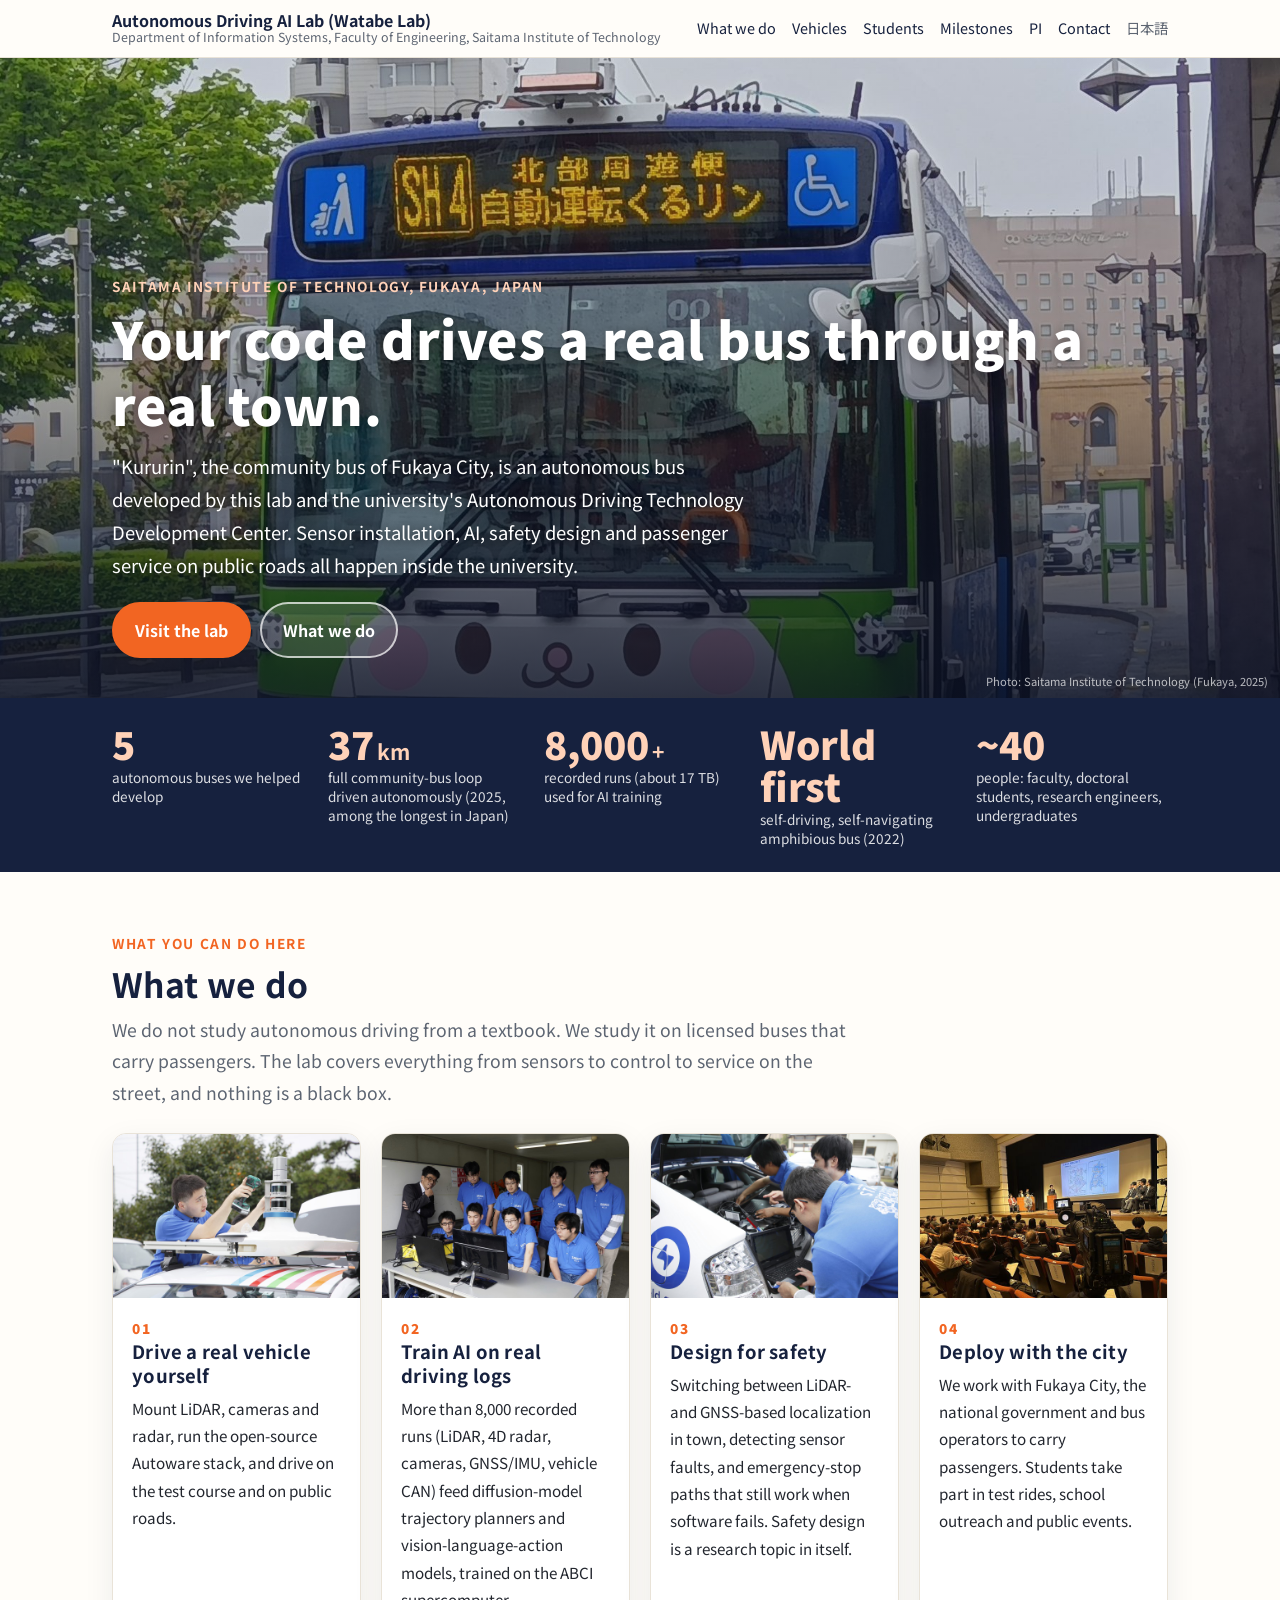
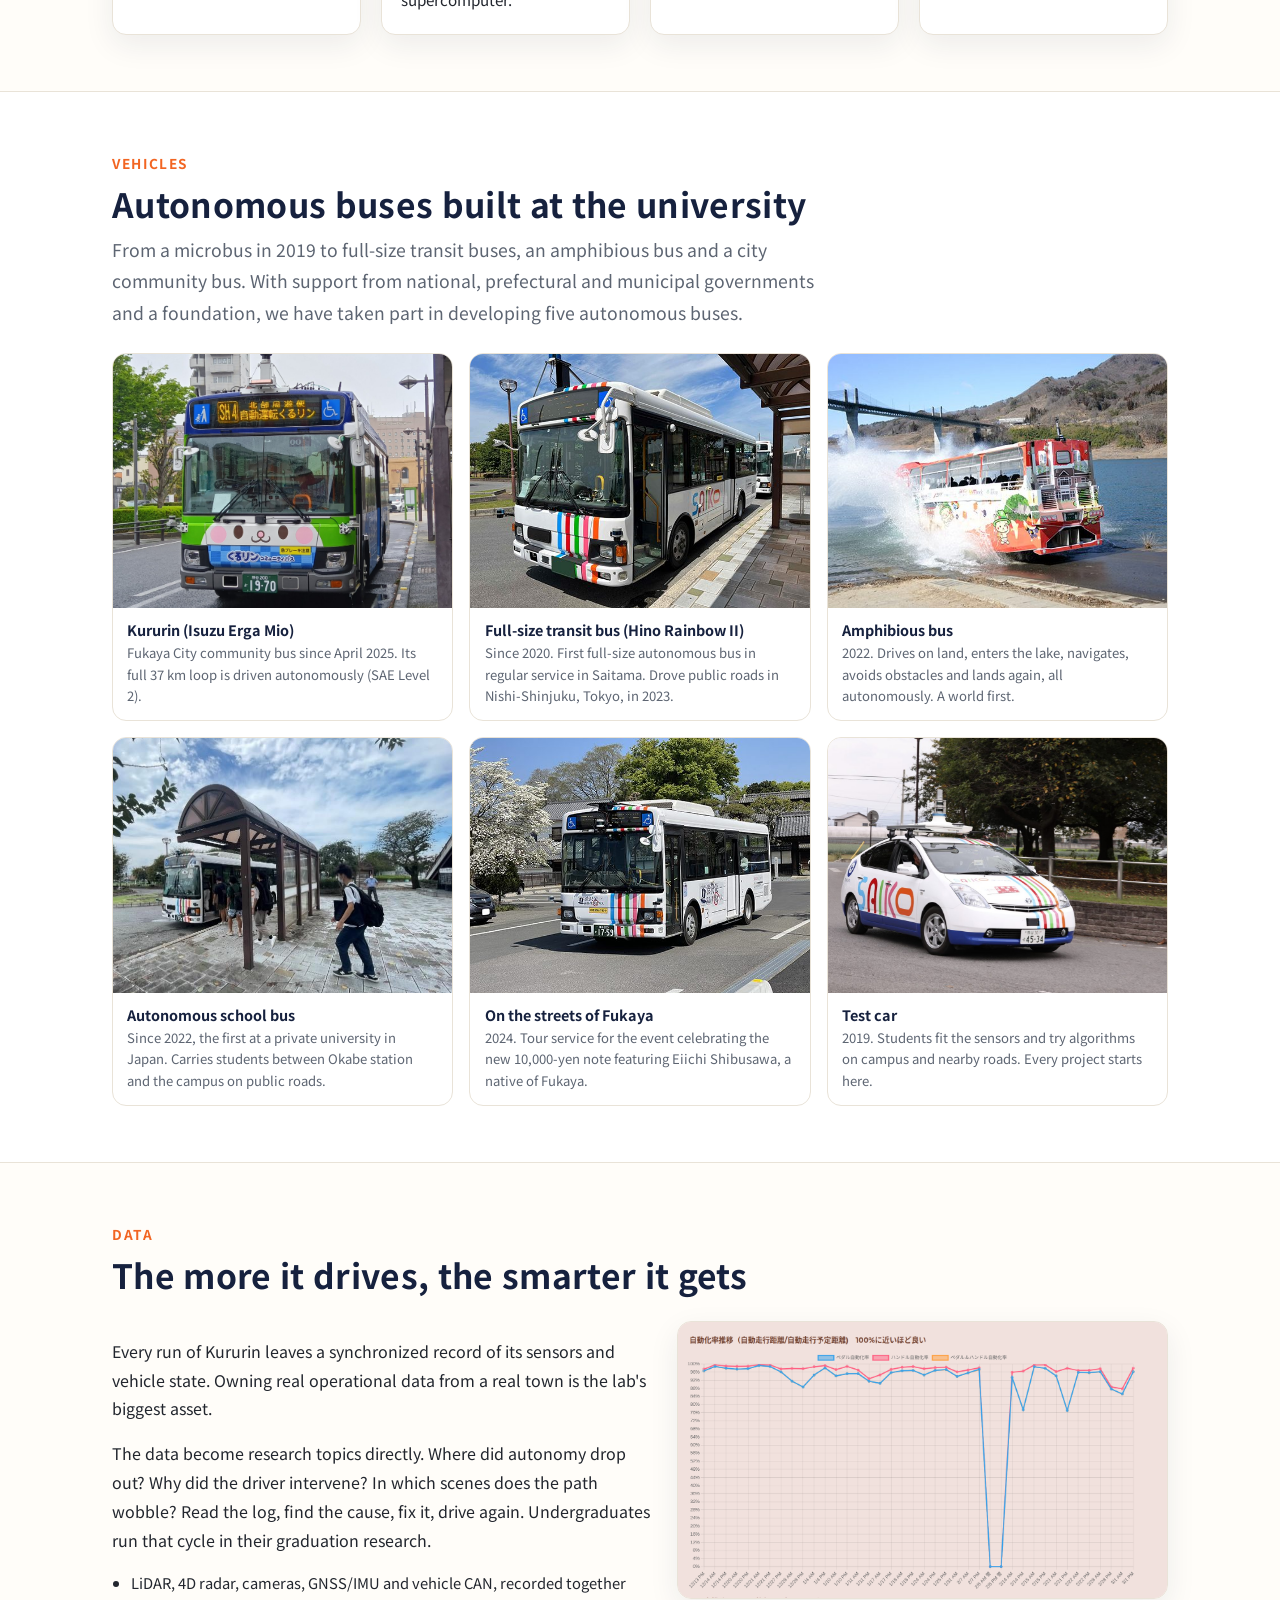
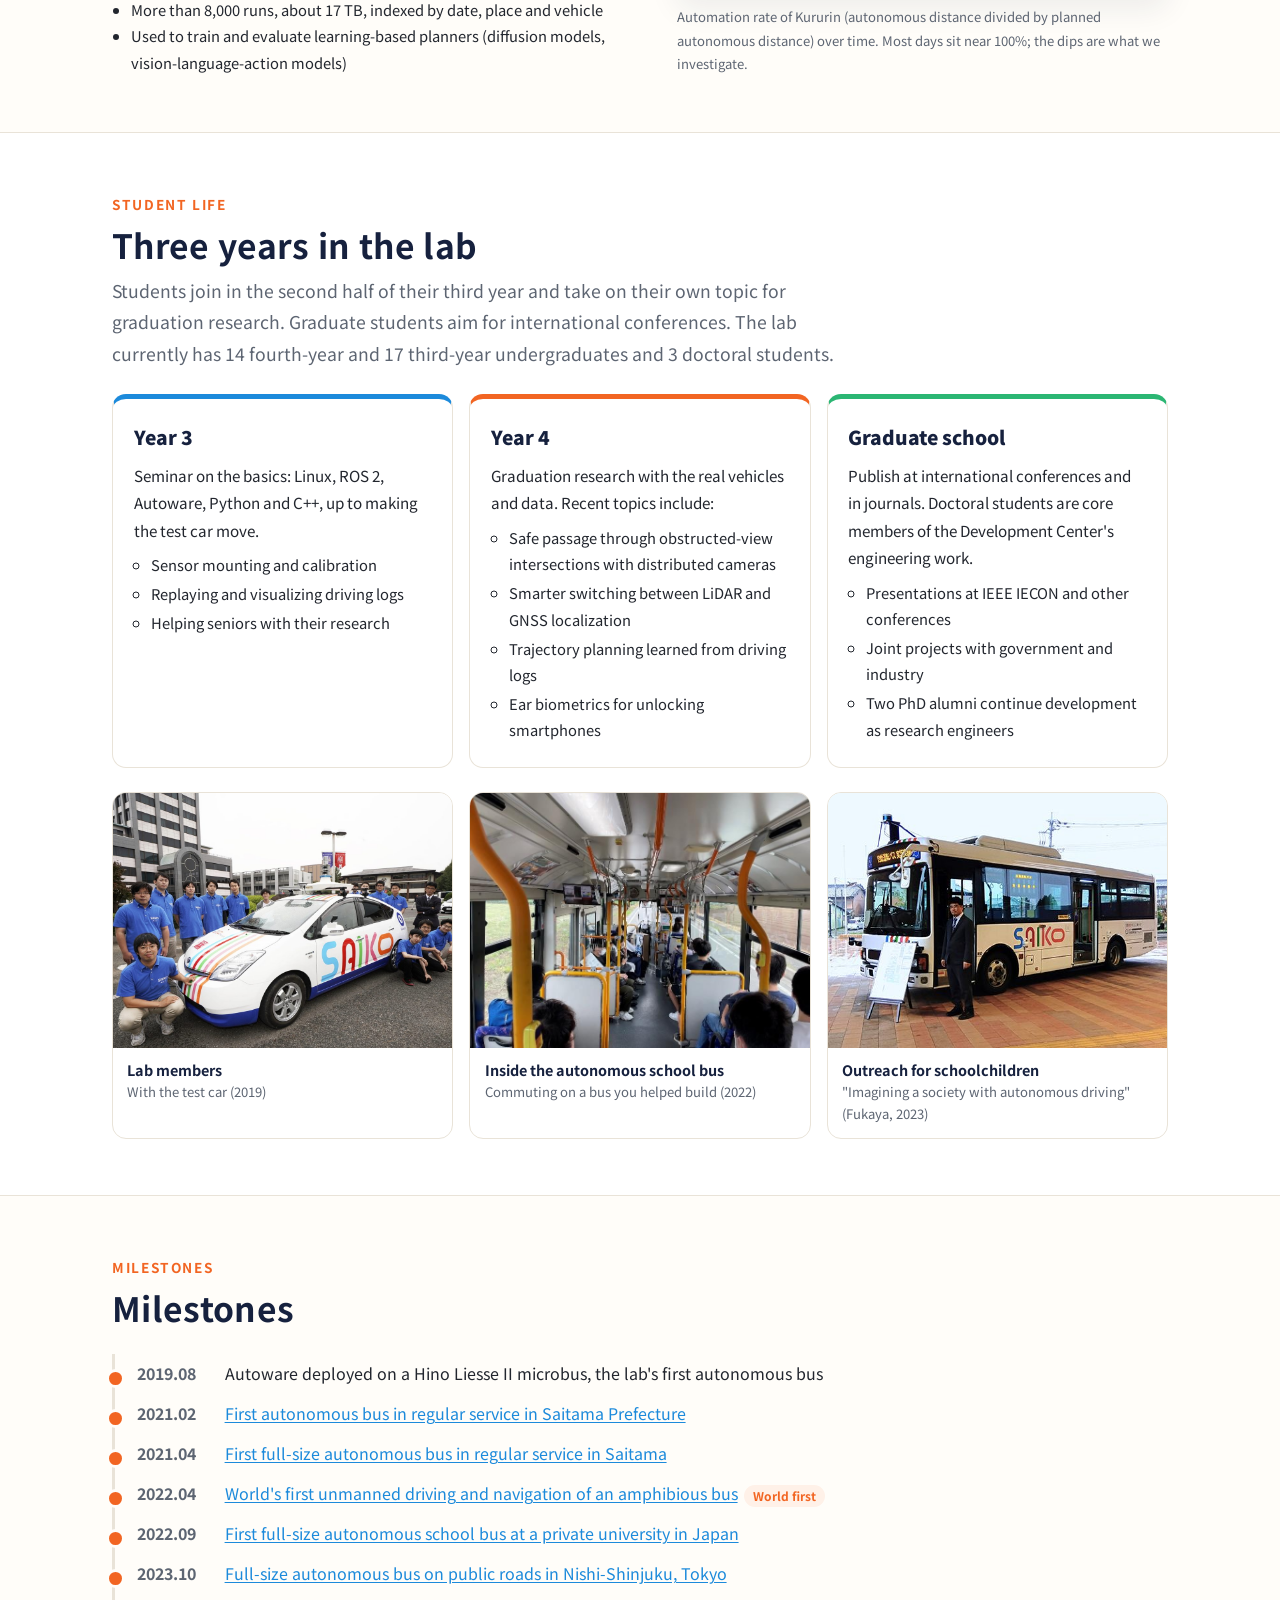
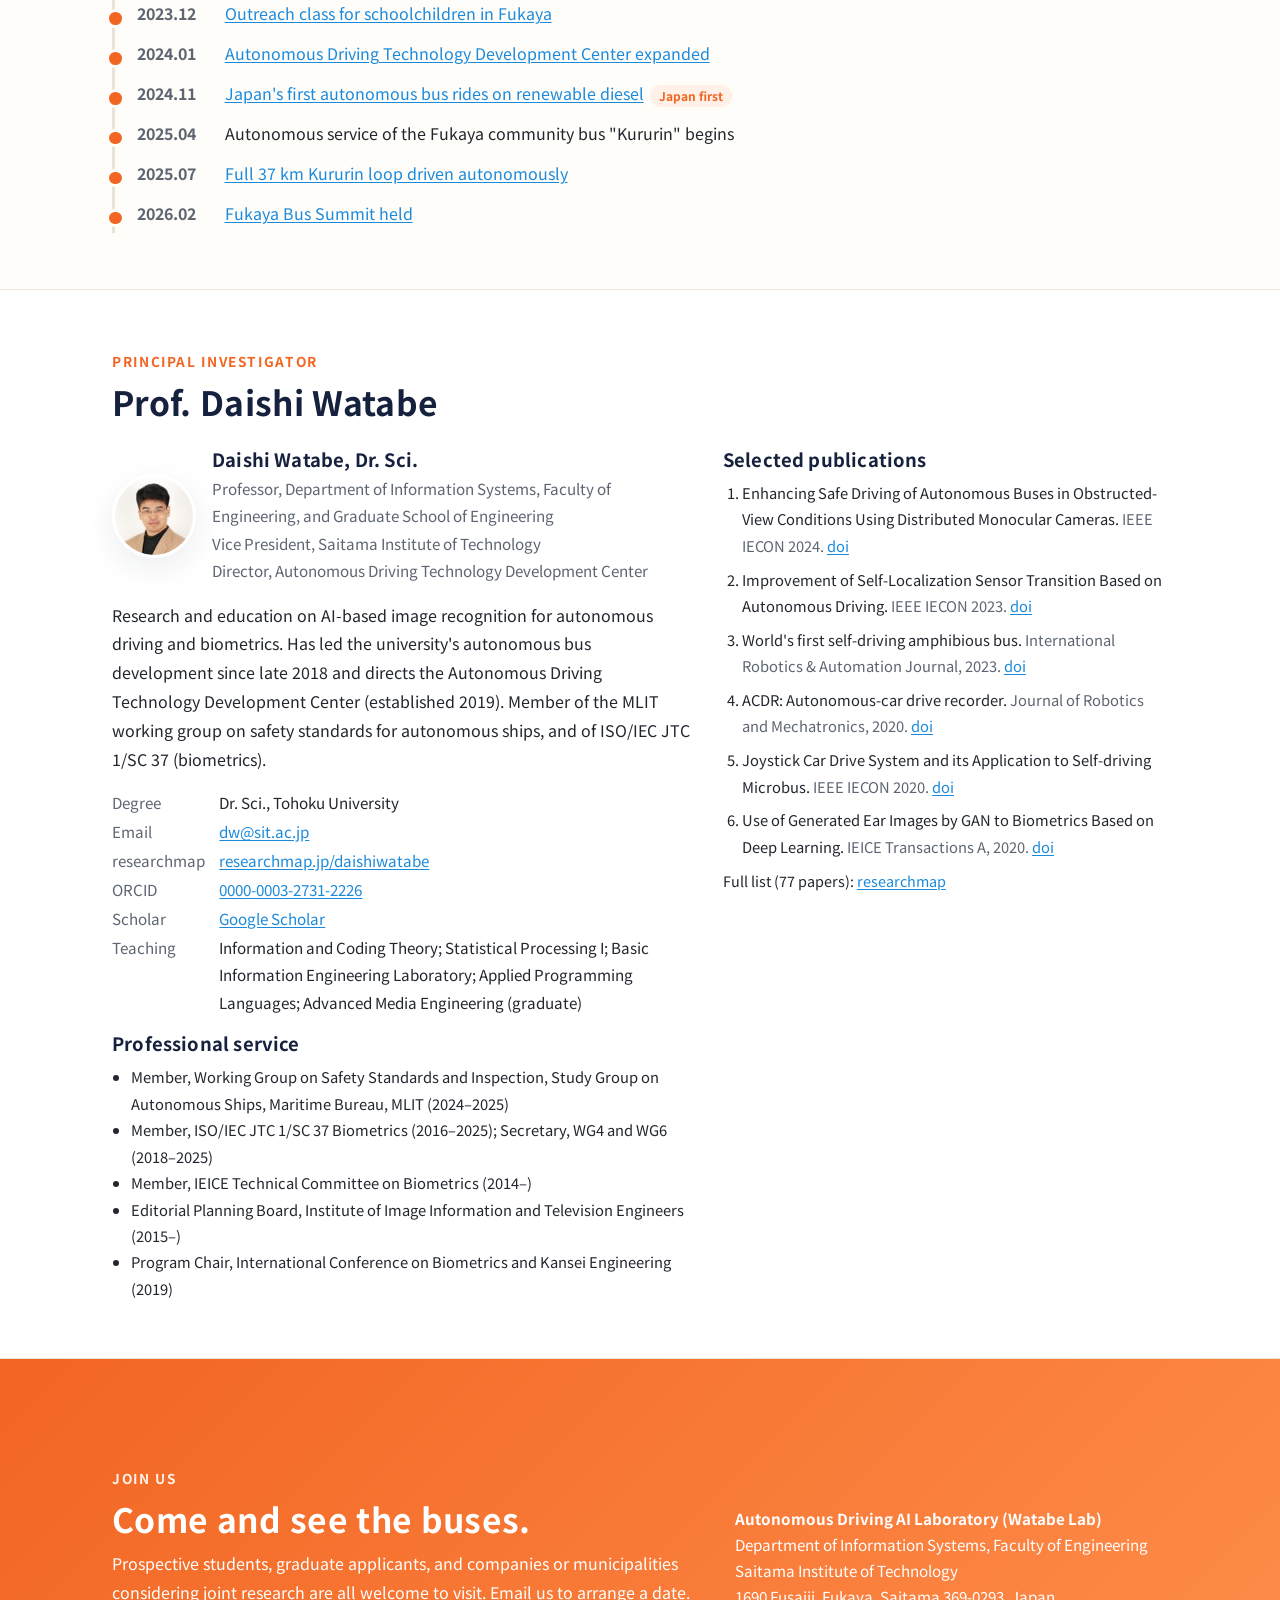
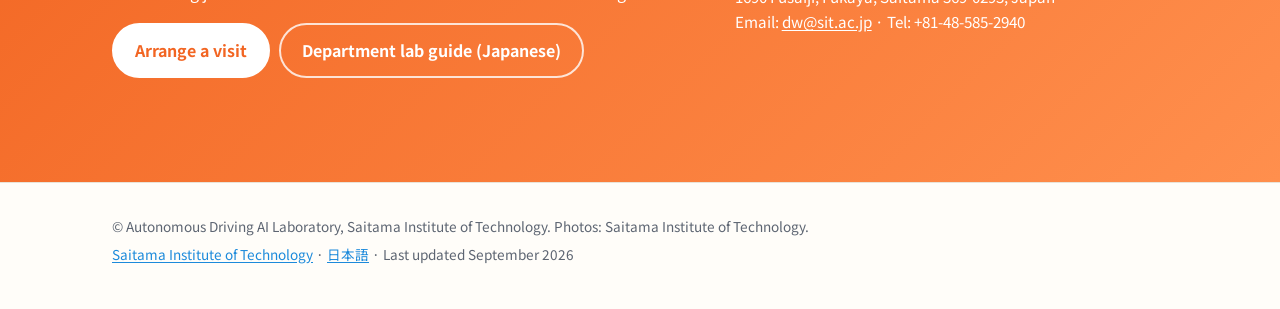
==== en.html @ 87b2ddeb "研究室サイトを学生募集向けに全面改訂(写真入り、日本語を index に、英語は en.html) - ヒーロー: くるリン(2025)。「自分の書いたコードで、本物のバスが街を走る。」 - 数字: " ====
<!doctype html>
<html lang="en">
<head>
<meta charset="utf-8">
<meta name="viewport" content="width=device-width, initial-scale=1">
<title>Autonomous Driving AI Laboratory (Watabe Lab) | Saitama Institute of Technology</title>
<meta name="description" content="Autonomous Driving AI Laboratory led by Prof. Daishi Watabe, Department of Information Systems, Saitama Institute of Technology. We build autonomous buses that carry passengers on public roads, and use their driving logs for learning-based planning research.">
<meta property="og:title" content="Autonomous Driving AI Laboratory (Watabe Lab) | Saitama Institute of Technology">
<meta property="og:description" content="Your code drives a real bus through a real town. Autonomous buses built inside a university.">
<meta property="og:image" content="https://watabe-lab.sit.ac.jp/img/kururin_2025.jpg">
<meta property="og:type" content="website">
<link rel="preconnect" href="https://fonts.googleapis.com">
<link rel="preconnect" href="https://fonts.gstatic.com" crossorigin>
<link href="https://fonts.googleapis.com/css2?family=Noto+Sans+JP:wght@400;700;900&display=swap" rel="stylesheet">
<link rel="stylesheet" href="style.css">
<link rel="alternate" hreflang="ja" href="index.html">
<link rel="alternate" hreflang="en" href="en.html">
</head>
<body>

<header class="site">
  <div class="wrap">
    <a class="brand" href="#top">Autonomous Driving AI Lab (Watabe Lab)<small>Department of Information Systems, Faculty of Engineering, Saitama Institute of Technology</small></a>
    <nav aria-label="Sections">
      <a href="#what">What we do</a>
      <a href="#vehicles">Vehicles</a>
      <a href="#life">Students</a>
      <a href="#history">Milestones</a>
      <a href="#pi">PI</a>
      <a href="#join">Contact</a>
      <a class="lang" href="index.html" hreflang="ja" lang="ja">日本語</a>
    </nav>
  </div>
</header>

<main id="top">

<div class="hero" style="background-image: url('img/kururin_2025.jpg');">
  <div class="wrap">
    <span class="eyebrow">Saitama Institute of Technology, Fukaya, Japan</span>
    <h1>Your code drives a real bus through a real town.</h1>
    <p>"Kururin", the community bus of Fukaya City, is an autonomous bus developed by this lab and the university's Autonomous Driving Technology Development Center. Sensor installation, AI, safety design and passenger service on public roads all happen inside the university.</p>
    <div class="btns">
      <a class="btn" href="#join">Visit the lab</a>
      <a class="btn ghost" href="#what">What we do</a>
    </div>
  </div>
  <p class="credit">Photo: Saitama Institute of Technology (Fukaya, 2025)</p>
</div>

<div class="stats" aria-label="Key numbers">
  <div class="wrap">
    <div><div class="n">5</div><div class="l">autonomous buses we helped develop</div></div>
    <div><div class="n">37<small>km</small></div><div class="l">full community-bus loop driven autonomously (2025, among the longest in Japan)</div></div>
    <div><div class="n">8,000<small>+</small></div><div class="l">recorded runs (about 17 TB) used for AI training</div></div>
    <div><div class="n">World first</div><div class="l">self-driving, self-navigating amphibious bus (2022)</div></div>
    <div><div class="n">~40</div><div class="l">people: faculty, doctoral students, research engineers, undergraduates</div></div>
  </div>
</div>

<section id="what">
  <div class="wrap">
    <span class="eyebrow">What you can do here</span>
    <h2>What we do</h2>
    <p class="lead">We do not study autonomous driving from a textbook. We study it on licensed buses that carry passengers. The lab covers everything from sensors to control to service on the street, and nothing is a black box.</p>
    <ul class="cards four">
      <li class="card">
        <img src="img/students_lidar_2019.jpg" alt="A student mounting a LiDAR on the roof of the test car" loading="lazy">
        <div class="body"><div class="num">01</div><h3>Drive a real vehicle yourself</h3><p>Mount LiDAR, cameras and radar, run the open-source Autoware stack, and drive on the test course and on public roads.</p></div>
      </li>
      <li class="card">
        <img src="img/students_monitor_2019.jpg" alt="Students looking at driving data on a monitor" loading="lazy">
        <div class="body"><div class="num">02</div><h3>Train AI on real driving logs</h3><p>More than 8,000 recorded runs (LiDAR, 4D radar, cameras, GNSS/IMU, vehicle CAN) feed diffusion-model trajectory planners and vision-language-action models, trained on the ABCI supercomputer.</p></div>
      </li>
      <li class="card">
        <img src="img/students_laptop_2019.jpg" alt="Students tuning the test car with a laptop" loading="lazy">
        <div class="body"><div class="num">03</div><h3>Design for safety</h3><p>Switching between LiDAR- and GNSS-based localization in town, detecting sensor faults, and emergency-stop paths that still work when software fails. Safety design is a research topic in itself.</p></div>
      </li>
      <li class="card">
        <img src="img/bus_summit_2026.jpg" alt="Fukaya Bus Summit venue" loading="lazy">
        <div class="body"><div class="num">04</div><h3>Deploy with the city</h3><p>We work with Fukaya City, the national government and bus operators to carry passengers. Students take part in test rides, school outreach and public events.</p></div>
      </li>
    </ul>
  </div>
</section>

<section id="vehicles" class="alt">
  <div class="wrap">
    <span class="eyebrow">Vehicles</span>
    <h2>Autonomous buses built at the university</h2>
    <p class="lead">From a microbus in 2019 to full-size transit buses, an amphibious bus and a city community bus. With support from national, prefectural and municipal governments and a foundation, we have taken part in developing five autonomous buses.</p>
    <ul class="gallery">
      <li><figure><img src="img/kururin_2025.jpg" alt="Kururin community bus" loading="lazy"><figcaption><strong>Kururin (Isuzu Erga Mio)</strong><span>Fukaya City community bus since April 2025. Its full 37 km loop is driven autonomously (SAE Level 2).</span></figcaption></figure></li>
      <li><figure><img src="img/rainbow_shinjuku_2023.jpg" alt="Full-size autonomous bus in Nishi-Shinjuku, Tokyo" loading="lazy"><figcaption><strong>Full-size transit bus (Hino Rainbow II)</strong><span>Since 2020. First full-size autonomous bus in regular service in Saitama. Drove public roads in Nishi-Shinjuku, Tokyo, in 2023.</span></figcaption></figure></li>
      <li><figure><img src="img/amphibious_yanba_2022.jpg" alt="Amphibious bus entering Lake Yamba-Agatsuma" loading="lazy"><figcaption><strong>Amphibious bus</strong><span>2022. Drives on land, enters the lake, navigates, avoids obstacles and lands again, all autonomously. A world first.</span></figcaption></figure></li>
      <li><figure><img src="img/schoolbus_stop_2022.jpg" alt="Students boarding the autonomous school bus" loading="lazy"><figcaption><strong>Autonomous school bus</strong><span>Since 2022, the first at a private university in Japan. Carries students between Okabe station and the campus on public roads.</span></figcaption></figure></li>
      <li><figure><img src="img/rainbow_sakura_2024.jpg" alt="Autonomous bus under cherry blossoms" loading="lazy"><figcaption><strong>On the streets of Fukaya</strong><span>2024. Tour service for the event celebrating the new 10,000-yen note featuring Eiichi Shibusawa, a native of Fukaya.</span></figcaption></figure></li>
      <li><figure><img src="img/testcar_2019.jpg" alt="Test car in SAIKO colours" loading="lazy"><figcaption><strong>Test car</strong><span>2019. Students fit the sensors and try algorithms on campus and nearby roads. Every project starts here.</span></figcaption></figure></li>
    </ul>
  </div>
</section>

<section id="data">
  <div class="wrap">
    <span class="eyebrow">Data</span>
    <h2>The more it drives, the smarter it gets</h2>
    <div class="feature">
      <div>
        <p>Every run of Kururin leaves a synchronized record of its sensors and vehicle state. Owning real operational data from a real town is the lab's biggest asset.</p>
        <p>The data become research topics directly. Where did autonomy drop out? Why did the driver intervene? In which scenes does the path wobble? Read the log, find the cause, fix it, drive again. Undergraduates run that cycle in their graduation research.</p>
        <ul class="plain">
          <li>LiDAR, 4D radar, cameras, GNSS/IMU and vehicle CAN, recorded together</li>
          <li>More than 8,000 runs, about 17 TB, indexed by date, place and vehicle</li>
          <li>Used to train and evaluate learning-based planners (diffusion models, vision-language-action models)</li>
        </ul>
      </div>
      <div>
        <img src="img/automation_rate.png" alt="Automation rate of Kururin over time, close to 100% on most days" loading="lazy">
        <p class="caption">Automation rate of Kururin (autonomous distance divided by planned autonomous distance) over time. Most days sit near 100%; the dips are what we investigate.</p>
      </div>
    </div>
  </div>
</section>

<section id="life" class="alt">
  <div class="wrap">
    <span class="eyebrow">Student life</span>
    <h2>Three years in the lab</h2>
    <p class="lead">Students join in the second half of their third year and take on their own topic for graduation research. Graduate students aim for international conferences. The lab currently has 14 fourth-year and 17 third-year undergraduates and 3 doctoral students.</p>
    <ol class="path">
      <li><div class="year">Year 3</div><p>Seminar on the basics: Linux, ROS 2, Autoware, Python and C++, up to making the test car move.</p><ul><li>Sensor mounting and calibration</li><li>Replaying and visualizing driving logs</li><li>Helping seniors with their research</li></ul></li>
      <li><div class="year">Year 4</div><p>Graduation research with the real vehicles and data. Recent topics include:</p><ul><li>Safe passage through obstructed-view intersections with distributed cameras</li><li>Smarter switching between LiDAR and GNSS localization</li><li>Trajectory planning learned from driving logs</li><li>Ear biometrics for unlocking smartphones</li></ul></li>
      <li><div class="year">Graduate school</div><p>Publish at international conferences and in journals. Doctoral students are core members of the Development Center's engineering work.</p><ul><li>Presentations at IEEE IECON and other conferences</li><li>Joint projects with government and industry</li><li>Two PhD alumni continue development as research engineers</li></ul></li>
    </ol>
    <ul class="gallery" style="margin-top:1.5rem">
      <li><figure><img src="img/students_group_2019.jpg" alt="Lab members around the test car" loading="lazy"><figcaption><strong>Lab members</strong><span>With the test car (2019)</span></figcaption></figure></li>
      <li><figure><img src="img/schoolbus_inside_2022.jpg" alt="Inside the autonomous school bus" loading="lazy"><figcaption><strong>Inside the autonomous school bus</strong><span>Commuting on a bus you helped build (2022)</span></figcaption></figure></li>
      <li><figure><img src="img/special_class_2023.jpg" alt="Outreach class in front of the autonomous bus" loading="lazy"><figcaption><strong>Outreach for schoolchildren</strong><span>"Imagining a society with autonomous driving" (Fukaya, 2023)</span></figcaption></figure></li>
    </ul>
  </div>
</section>

<section id="history">
  <div class="wrap">
    <span class="eyebrow">Milestones</span>
    <h2>Milestones</h2>
    <ul class="timeline">
      <li><time>2019.08</time> Autoware deployed on a Hino Liesse II microbus, the lab's first autonomous bus</li>
      <li><time>2021.02</time> <a href="https://www.sit.ac.jp/news/210212_1/index.html">First autonomous bus in regular service in Saitama Prefecture</a></li>
      <li><time>2021.04</time> <a href="https://www.sit.ac.jp/news/210430_1/index.html">First full-size autonomous bus in regular service in Saitama</a></li>
      <li><time>2022.04</time> <a href="https://www.sit.ac.jp/news/220429_1/index.html">World's first unmanned driving and navigation of an amphibious bus</a><span class="tag">World first</span></li>
      <li><time>2022.09</time> <a href="https://www.sit.ac.jp/news/220922_1/index.html">First full-size autonomous school bus at a private university in Japan</a></li>
      <li><time>2023.10</time> <a href="https://www.sit.ac.jp/news/230925_1/index.html">Full-size autonomous bus on public roads in Nishi-Shinjuku, Tokyo</a></li>
      <li><time>2023.12</time> <a href="https://www.sit.ac.jp/news/231220_1/index.html">Outreach class for schoolchildren in Fukaya</a></li>
      <li><time>2024.01</time> <a href="https://www.sit.ac.jp/news/240130_1/index.html">Autonomous Driving Technology Development Center expanded</a></li>
      <li><time>2024.11</time> <a href="https://www.sit.ac.jp/news/241111_1/index.html">Japan's first autonomous bus rides on renewable diesel</a><span class="tag">Japan first</span></li>
      <li><time>2025.04</time> Autonomous service of the Fukaya community bus "Kururin" begins</li>
      <li><time>2025.07</time> <a href="https://www.sit.ac.jp/news/250702_komyunitibasukururin/index.html">Full 37 km Kururin loop driven autonomously</a></li>
      <li><time>2026.02</time> <a href="https://www.sit.ac.jp/news/260226_bus/index.html">Fukaya Bus Summit held</a></li>
    </ul>
  </div>
</section>

<section id="pi" class="alt">
  <div class="wrap">
    <span class="eyebrow">Principal Investigator</span>
    <h2>Prof. Daishi Watabe</h2>
    <div class="pi">
      <div>
        <div class="head">
          <img src="img/watabe_portrait.jpg" alt="Prof. Daishi Watabe">
          <div>
            <h3 style="margin:0">Daishi Watabe, Dr. Sci.</h3>
            <p class="role" style="margin-top:0.2rem">Professor, Department of Information Systems, Faculty of Engineering, and Graduate School of Engineering<br>Vice President, Saitama Institute of Technology<br>Director, Autonomous Driving Technology Development Center</p>
          </div>
        </div>
        <p style="margin-top:1rem">Research and education on AI-based image recognition for autonomous driving and biometrics. Has led the university's autonomous bus development since late 2018 and directs the Autonomous Driving Technology Development Center (established 2019). Member of the MLIT working group on safety standards for autonomous ships, and of ISO/IEC JTC 1/SC 37 (biometrics).</p>
        <dl>
          <dt>Degree</dt><dd>Dr. Sci., Tohoku University</dd>
          <dt>Email</dt><dd><a href="mailto:dw@sit.ac.jp">dw@sit.ac.jp</a></dd>
          <dt>researchmap</dt><dd><a href="https://researchmap.jp/daishiwatabe?lang=en">researchmap.jp/daishiwatabe</a></dd>
          <dt>ORCID</dt><dd><a href="https://orcid.org/0000-0003-2731-2226">0000-0003-2731-2226</a></dd>
          <dt>Scholar</dt><dd><a href="https://scholar.google.com/citations?user=ggYLaXIAAAAJ&amp;hl=en">Google Scholar</a></dd>
          <dt>Teaching</dt><dd>Information and Coding Theory; Statistical Processing I; Basic Information Engineering Laboratory; Applied Programming Languages; Advanced Media Engineering (graduate)</dd>
        </dl>
        <h3 style="margin-top:1rem">Professional service</h3>
        <ul class="plain">
          <li>Member, Working Group on Safety Standards and Inspection, Study Group on Autonomous Ships, Maritime Bureau, MLIT (2024&ndash;2025)</li>
          <li>Member, ISO/IEC JTC 1/SC 37 Biometrics (2016&ndash;2025); Secretary, WG4 and WG6 (2018&ndash;2025)</li>
          <li>Member, IEICE Technical Committee on Biometrics (2014&ndash;)</li>
          <li>Editorial Planning Board, Institute of Image Information and Television Engineers (2015&ndash;)</li>
          <li>Program Chair, International Conference on Biometrics and Kansei Engineering (2019)</li>
        </ul>
      </div>
      <div>
        <h3>Selected publications</h3>
        <ol class="pubs">
          <li>Enhancing Safe Driving of Autonomous Buses in Obstructed-View Conditions Using Distributed Monocular Cameras. <span class="venue">IEEE IECON 2024.</span> <a href="https://doi.org/10.1109/IECON55916.2024.10905580">doi</a></li>
          <li>Improvement of Self-Localization Sensor Transition Based on Autonomous Driving. <span class="venue">IEEE IECON 2023.</span> <a href="https://doi.org/10.1109/iecon51785.2023.10311843">doi</a></li>
          <li>World's first self-driving amphibious bus. <span class="venue">International Robotics &amp; Automation Journal, 2023.</span> <a href="https://doi.org/10.15406/iratj.2023.09.00254">doi</a></li>
          <li>ACDR: Autonomous-car drive recorder. <span class="venue">Journal of Robotics and Mechatronics, 2020.</span> <a href="https://doi.org/10.20965/jrm.2020.p0634">doi</a></li>
          <li>Joystick Car Drive System and its Application to Self-driving Microbus. <span class="venue">IEEE IECON 2020.</span> <a href="https://doi.org/10.1109/IECON43393.2020.9254364">doi</a></li>
          <li>Use of Generated Ear Images by GAN to Biometrics Based on Deep Learning. <span class="venue">IEICE Transactions A, 2020.</span> <a href="https://doi.org/10.14923/transfunj.2020BAL0002">doi</a></li>
        </ol>
        <p style="font-size:0.9rem;margin:0.5rem 0 0">Full list (77 papers): <a href="https://researchmap.jp/daishiwatabe/published_papers?lang=en">researchmap</a></p>
      </div>
    </div>
  </div>
</section>

<section id="join" class="cta">
  <div class="wrap">
    <div>
      <span class="eyebrow" style="color:#fff3ea">Join us</span>
      <h2>Come and see the buses.</h2>
      <p>Prospective students, graduate applicants, and companies or municipalities considering joint research are all welcome to visit. Email us to arrange a date.</p>
      <div class="btns" style="margin-top:1rem">
        <a class="btn" href="mailto:dw@sit.ac.jp?subject=Lab%20visit">Arrange a visit</a>
        <a class="btn ghost" href="https://www.sit.ac.jp/laboguide/kougaku/jouhou_system/">Department lab guide (Japanese)</a>
      </div>
    </div>
    <address>
      <strong>Autonomous Driving AI Laboratory (Watabe Lab)</strong><br>
      Department of Information Systems, Faculty of Engineering<br>
      Saitama Institute of Technology<br>
      1690 Fusaiji, Fukaya, Saitama 369-0293, Japan<br>
      Email: <a href="mailto:dw@sit.ac.jp" style="color:#fff">dw@sit.ac.jp</a> &middot; Tel: +81-48-585-2940
    </address>
  </div>
</section>

</main>

<footer class="site">
  <div class="wrap">
    <p>&copy; Autonomous Driving AI Laboratory, Saitama Institute of Technology. Photos: Saitama Institute of Technology.</p>
    <p><a href="https://www.sit.ac.jp/">Saitama Institute of Technology</a> &middot; <a href="index.html" hreflang="ja" lang="ja">日本語</a> &middot; Last updated September 2026</p>
  </div>
</footer>

</body>
</html>
---- style.css ----
/* 自動運転AI研究室サイト — 共通スタイル */
:root {
  --ink: #16213e;
  --text: #22262e;
  --muted: #5d6572;
  --bg: #fffdf9;
  --surface: #ffffff;
  --line: #e9e3d8;
  --accent: #f26522;     /* SAIKO のオレンジ */
  --accent-2: #1c8adb;   /* SAIKO のブルー */
  --accent-soft: #fff1e8;
  --max: 68rem;
  --radius: 14px;
  --shadow: 0 10px 30px rgba(22, 33, 62, 0.08);
}
@media (prefers-color-scheme: dark) {
  :root {
    --ink: #eef1f7;
    --text: #e6e6e3;
    --muted: #a7aeb8;
    --bg: #14171c;
    --surface: #1c2027;
    --line: #2d333c;
    --accent: #ff8a4c;
    --accent-2: #5db2f0;
    --accent-soft: #33261e;
    --shadow: 0 10px 30px rgba(0, 0, 0, 0.35);
  }
}

* { box-sizing: border-box; }
html { -webkit-text-size-adjust: 100%; scroll-behavior: smooth; }
body {
  margin: 0;
  background: var(--bg);
  color: var(--text);
  font-family: "Noto Sans JP", "Hiragino Sans", "Yu Gothic", Meiryo, "Helvetica Neue", Arial, sans-serif;
  font-size: 1rem;
  line-height: 1.8;
}
img { max-width: 100%; height: auto; display: block; }
a { color: var(--accent-2); text-underline-offset: 0.15em; }
a:hover { text-decoration-thickness: 2px; }
h1, h2, h3 { color: var(--ink); line-height: 1.3; letter-spacing: 0.01em; }
h2 { font-size: clamp(1.5rem, 3.2vw, 2.1rem); margin: 0 0 0.5rem; }
h3 { font-size: 1.15rem; margin: 0 0 0.4rem; }
.wrap { max-width: var(--max); margin-inline: auto; padding-inline: 1rem; }
.lead { font-size: 1.1rem; color: var(--muted); margin: 0 0 1.5rem; max-width: 46rem; }
.eyebrow { display: inline-block; color: var(--accent); font-weight: 700; font-size: 0.85rem; letter-spacing: 0.12em; text-transform: uppercase; margin-bottom: 0.4rem; }

/* header */
header.site {
  position: sticky; top: 0; z-index: 10;
  background: color-mix(in srgb, var(--bg) 88%, transparent);
  backdrop-filter: blur(10px);
  border-bottom: 1px solid var(--line);
}
header.site .wrap { display: flex; flex-wrap: wrap; align-items: center; justify-content: space-between; gap: 0.25rem 1rem; padding-block: 0.7rem; }
header.site .brand { text-decoration: none; color: var(--ink); font-weight: 700; line-height: 1.2; }
header.site .brand small { display: block; color: var(--muted); font-weight: 400; font-size: 0.78rem; }
header.site nav { display: flex; flex-wrap: wrap; gap: 0.1rem 1rem; font-size: 0.9rem; }
header.site nav a { color: var(--ink); text-decoration: none; }
header.site nav a:hover { color: var(--accent); }
header.site nav .lang { color: var(--muted); }

/* hero */
.hero {
  position: relative;
  min-height: min(80vh, 640px);
  display: grid; align-items: end;
  color: #fff;
  background: #333 center 30% / cover no-repeat;
  isolation: isolate;
}
.hero::after {
  content: ""; position: absolute; inset: 0; z-index: -1;
  background: linear-gradient(180deg, rgba(10,16,35,0.15) 0%, rgba(10,16,35,0.25) 45%, rgba(10,16,35,0.82) 100%);
}
.hero .wrap { padding-block: 3rem 2.5rem; }
.hero .eyebrow { color: #ffd2b8; }
.hero h1 { color: #fff; font-size: clamp(1.75rem, 5vw, 3.2rem); margin: 0 0 0.75rem; text-shadow: 0 2px 12px rgba(0,0,0,0.35); font-weight: 900; }
.hero p { max-width: 40rem; margin: 0 0 1.25rem; font-size: clamp(1rem, 1.6vw, 1.15rem); text-shadow: 0 1px 8px rgba(0,0,0,0.5); }
.hero .credit { position: absolute; right: 0.75rem; bottom: 0.4rem; font-size: 0.7rem; color: rgba(255,255,255,0.7); text-shadow: none; margin: 0; }
.btns { display: flex; flex-wrap: wrap; gap: 0.6rem; }
.btn {
  display: inline-block; padding: 0.7rem 1.3rem; border-radius: 999px; font-weight: 700; text-decoration: none;
  background: var(--accent); color: #fff; border: 2px solid var(--accent);
}
.btn:hover { filter: brightness(1.08); }
.btn.ghost { background: rgba(255,255,255,0.12); border-color: rgba(255,255,255,0.7); color: #fff; }

/* stats */
.stats { background: var(--ink); color: #fff; }
.stats .wrap { display: grid; grid-template-columns: repeat(2, 1fr); gap: 1rem 1.5rem; padding-block: 1.5rem; }
@media (min-width: 50rem) { .stats .wrap { grid-template-columns: repeat(5, 1fr); } }
.stats .n { font-size: clamp(1.7rem, 3.4vw, 2.4rem); font-weight: 900; line-height: 1.1; color: #ffd2b8; }
.stats .n small { font-size: 0.55em; font-weight: 700; margin-left: 0.15em; }
.stats .l { font-size: 0.85rem; color: rgba(255,255,255,0.85); line-height: 1.4; margin-top: 0.25rem; }
@media (prefers-color-scheme: dark) { .stats { background: #0f1420; } }

/* sections */
section { padding-block: 3.5rem; }
section.alt { background: var(--surface); border-block: 1px solid var(--line); }
@media (prefers-color-scheme: dark) { section.alt { background: #181c23; } }

/* cards */
.cards { display: grid; grid-template-columns: 1fr; gap: 1.25rem; margin: 1.5rem 0 0; padding: 0; list-style: none; }
@media (min-width: 44rem) { .cards { grid-template-columns: repeat(2, 1fr); } }
@media (min-width: 66rem) { .cards.four { grid-template-columns: repeat(4, 1fr); } .cards.three { grid-template-columns: repeat(3, 1fr); } }
.card { background: var(--surface); border: 1px solid var(--line); border-radius: var(--radius); overflow: hidden; box-shadow: var(--shadow); display: flex; flex-direction: column; }
.card img { aspect-ratio: 3 / 2; object-fit: cover; width: 100%; }
.card .body { padding: 1.1rem 1.2rem 1.3rem; }
.card .body p { margin: 0; color: var(--text); font-size: 0.95rem; }
.card .num { color: var(--accent); font-weight: 900; font-size: 0.85rem; letter-spacing: 0.1em; }

/* gallery */
.gallery { display: grid; grid-template-columns: repeat(2, 1fr); gap: 1rem; margin: 1.5rem 0 0; padding: 0; list-style: none; }
@media (min-width: 50rem) { .gallery { grid-template-columns: repeat(3, 1fr); } }
.gallery li { background: var(--surface); border: 1px solid var(--line); border-radius: var(--radius); overflow: hidden; }
.gallery img { aspect-ratio: 4 / 3; object-fit: cover; width: 100%; }
.gallery figcaption { padding: 0.7rem 0.9rem 0.9rem; font-size: 0.9rem; line-height: 1.5; }
.gallery figcaption strong { display: block; color: var(--ink); }
.gallery figcaption span { color: var(--muted); font-size: 0.82rem; }
.gallery figure { margin: 0; }

/* path (3 years) */
.path { display: grid; grid-template-columns: 1fr; gap: 1rem; margin: 1.5rem 0 0; padding: 0; list-style: none; counter-reset: step; }
@media (min-width: 50rem) { .path { grid-template-columns: repeat(3, 1fr); } }
.path li { position: relative; background: var(--surface); border: 1px solid var(--line); border-radius: var(--radius); padding: 1.3rem 1.3rem 1.3rem 1.3rem; border-top: 5px solid var(--accent-2); }
.path li:nth-child(2) { border-top-color: var(--accent); }
.path li:nth-child(3) { border-top-color: #2bb673; }
.path li .year { font-weight: 900; color: var(--ink); font-size: 1.2rem; }
.path li p { margin: 0.5rem 0 0; font-size: 0.95rem; }
.path li ul { margin: 0.5rem 0 0; padding-left: 1.1rem; font-size: 0.92rem; }
.path li li { background: none; border: 0; padding: 0; margin: 0.15rem 0; }

/* two-column feature */
.feature { display: grid; grid-template-columns: 1fr; gap: 1.5rem; align-items: center; margin-top: 1.5rem; }
@media (min-width: 50rem) { .feature { grid-template-columns: 1.1fr 1fr; } }
.feature img { border-radius: var(--radius); border: 1px solid var(--line); box-shadow: var(--shadow); }
.feature .caption { font-size: 0.82rem; color: var(--muted); margin: 0.4rem 0 0; }

/* timeline */
.timeline { list-style: none; margin: 1.5rem 0 0; padding: 0; border-left: 3px solid var(--line); }
.timeline li { position: relative; padding: 0.35rem 0 0.35rem 1.4rem; }
.timeline li::before { content: ""; position: absolute; left: -0.55rem; top: 0.95rem; width: 0.8rem; height: 0.8rem; border-radius: 50%; background: var(--accent); border: 3px solid var(--bg); }
.timeline time { display: inline-block; min-width: 5.2rem; color: var(--muted); font-variant-numeric: tabular-nums; font-weight: 700; }
.timeline .tag { display: inline-block; background: var(--accent-soft); color: var(--accent); border-radius: 999px; padding: 0 0.55rem; font-size: 0.75rem; font-weight: 700; margin-left: 0.4rem; vertical-align: middle; }

/* PI */
.pi { display: grid; grid-template-columns: 1fr; gap: 1.25rem 2rem; margin-top: 1.5rem; }
@media (min-width: 50rem) { .pi { grid-template-columns: 1.3fr 1fr; } }
.pi .head { display: flex; gap: 1rem; align-items: center; }
.pi .head img { width: 84px; height: 84px; border-radius: 50%; object-fit: cover; border: 3px solid var(--surface); box-shadow: var(--shadow); }
.pi .role { margin: 0.5rem 0 0; color: var(--muted); font-size: 0.95rem; }
.pi dl { margin: 0.75rem 0 0; display: grid; grid-template-columns: max-content 1fr; gap: 0.1rem 0.9rem; font-size: 0.95rem; }
.pi dt { color: var(--muted); }
.pi dd { margin: 0; overflow-wrap: anywhere; }
.pubs { padding-left: 1.2rem; margin: 0.5rem 0 0; font-size: 0.92rem; }
.pubs li { margin-bottom: 0.45rem; }
.venue { color: var(--muted); }
ul.plain { padding-left: 1.2rem; margin: 0.5rem 0 0; font-size: 0.92rem; }

/* CTA */
.cta { background: linear-gradient(135deg, var(--accent) 0%, #ff8f4d 100%); color: #fff; }
.cta .wrap { padding-block: 3rem; display: grid; gap: 1rem; }
@media (min-width: 50rem) { .cta .wrap { grid-template-columns: 1.4fr 1fr; align-items: center; } }
.cta h2 { color: #fff; margin: 0 0 0.5rem; }
.cta p { margin: 0; }
.cta .btn { background: #fff; color: var(--accent); border-color: #fff; }
.cta .btn.ghost { background: transparent; color: #fff; border-color: rgba(255,255,255,0.8); }
.cta address { font-style: normal; font-size: 0.95rem; line-height: 1.7; }

footer.site { color: var(--muted); font-size: 0.85rem; padding-block: 1.75rem 2.5rem; border-top: 1px solid var(--line); }
footer.site p { margin: 0.2rem 0; }
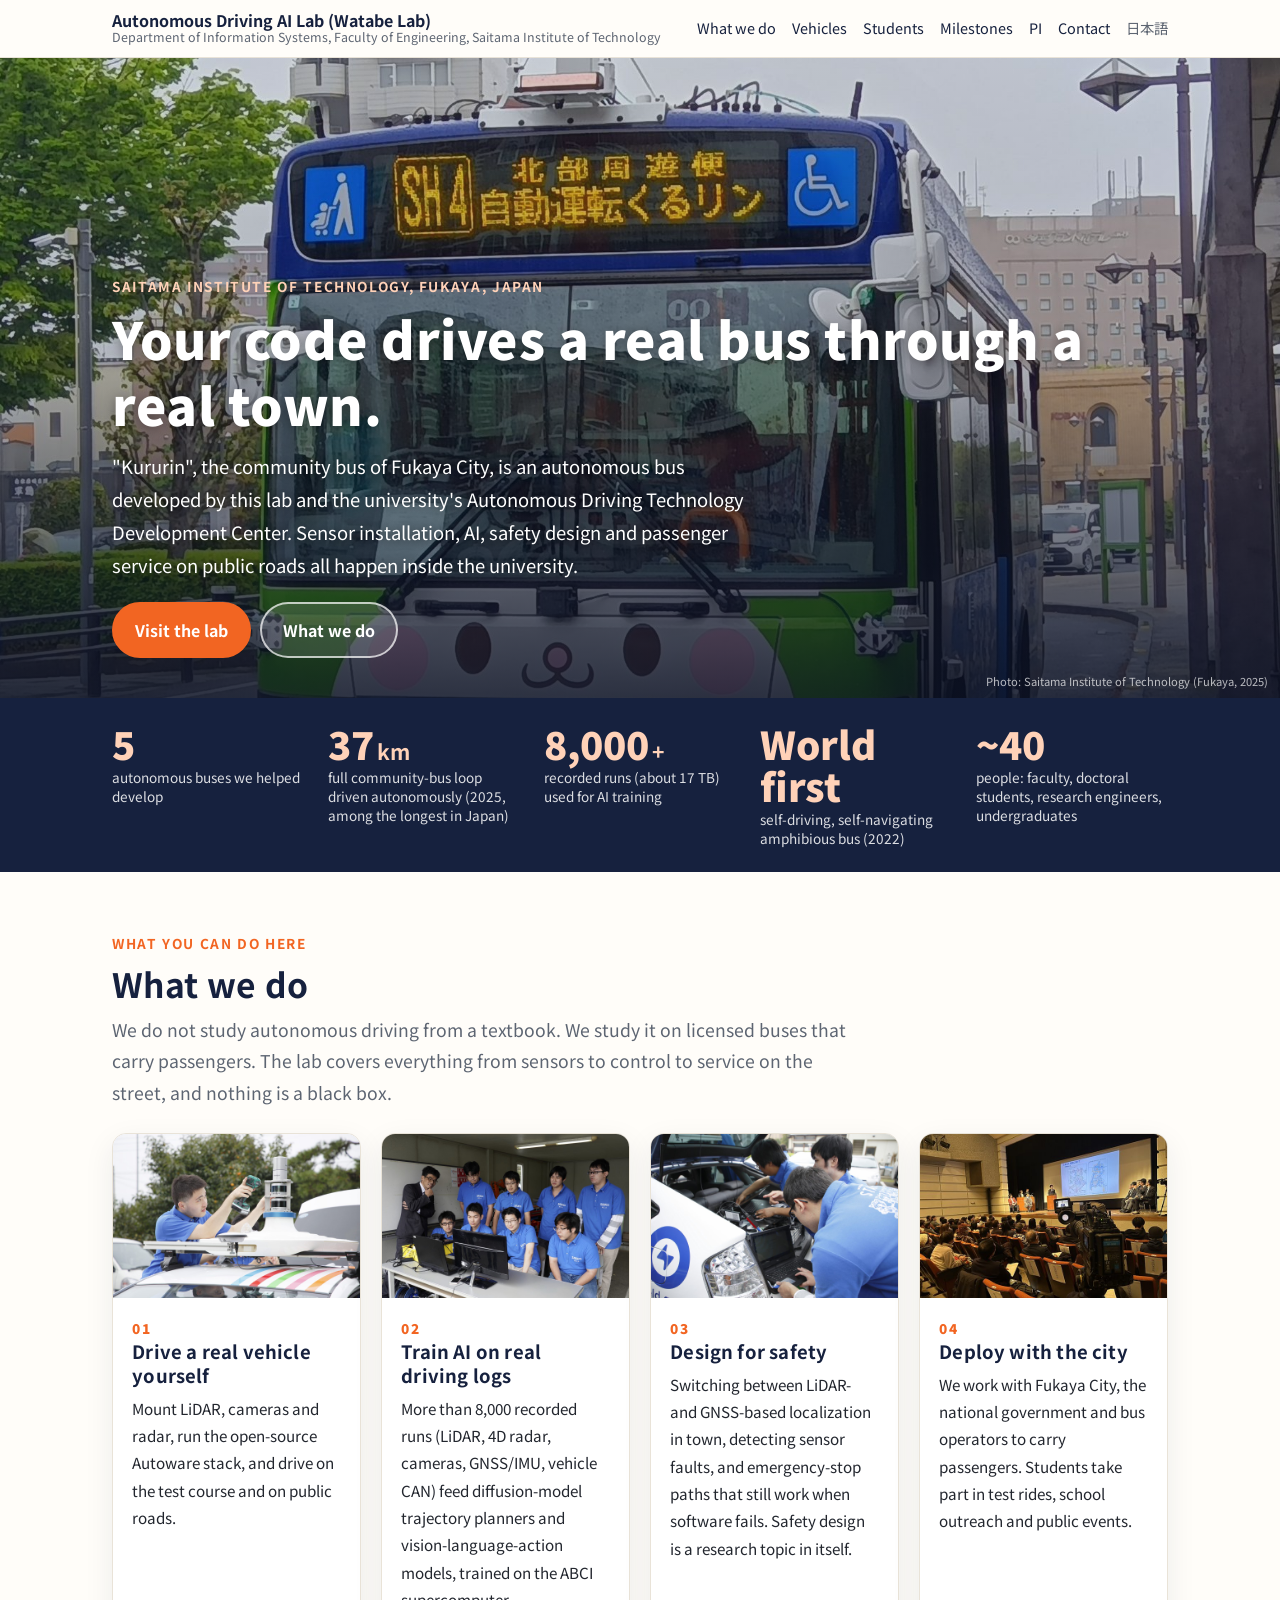
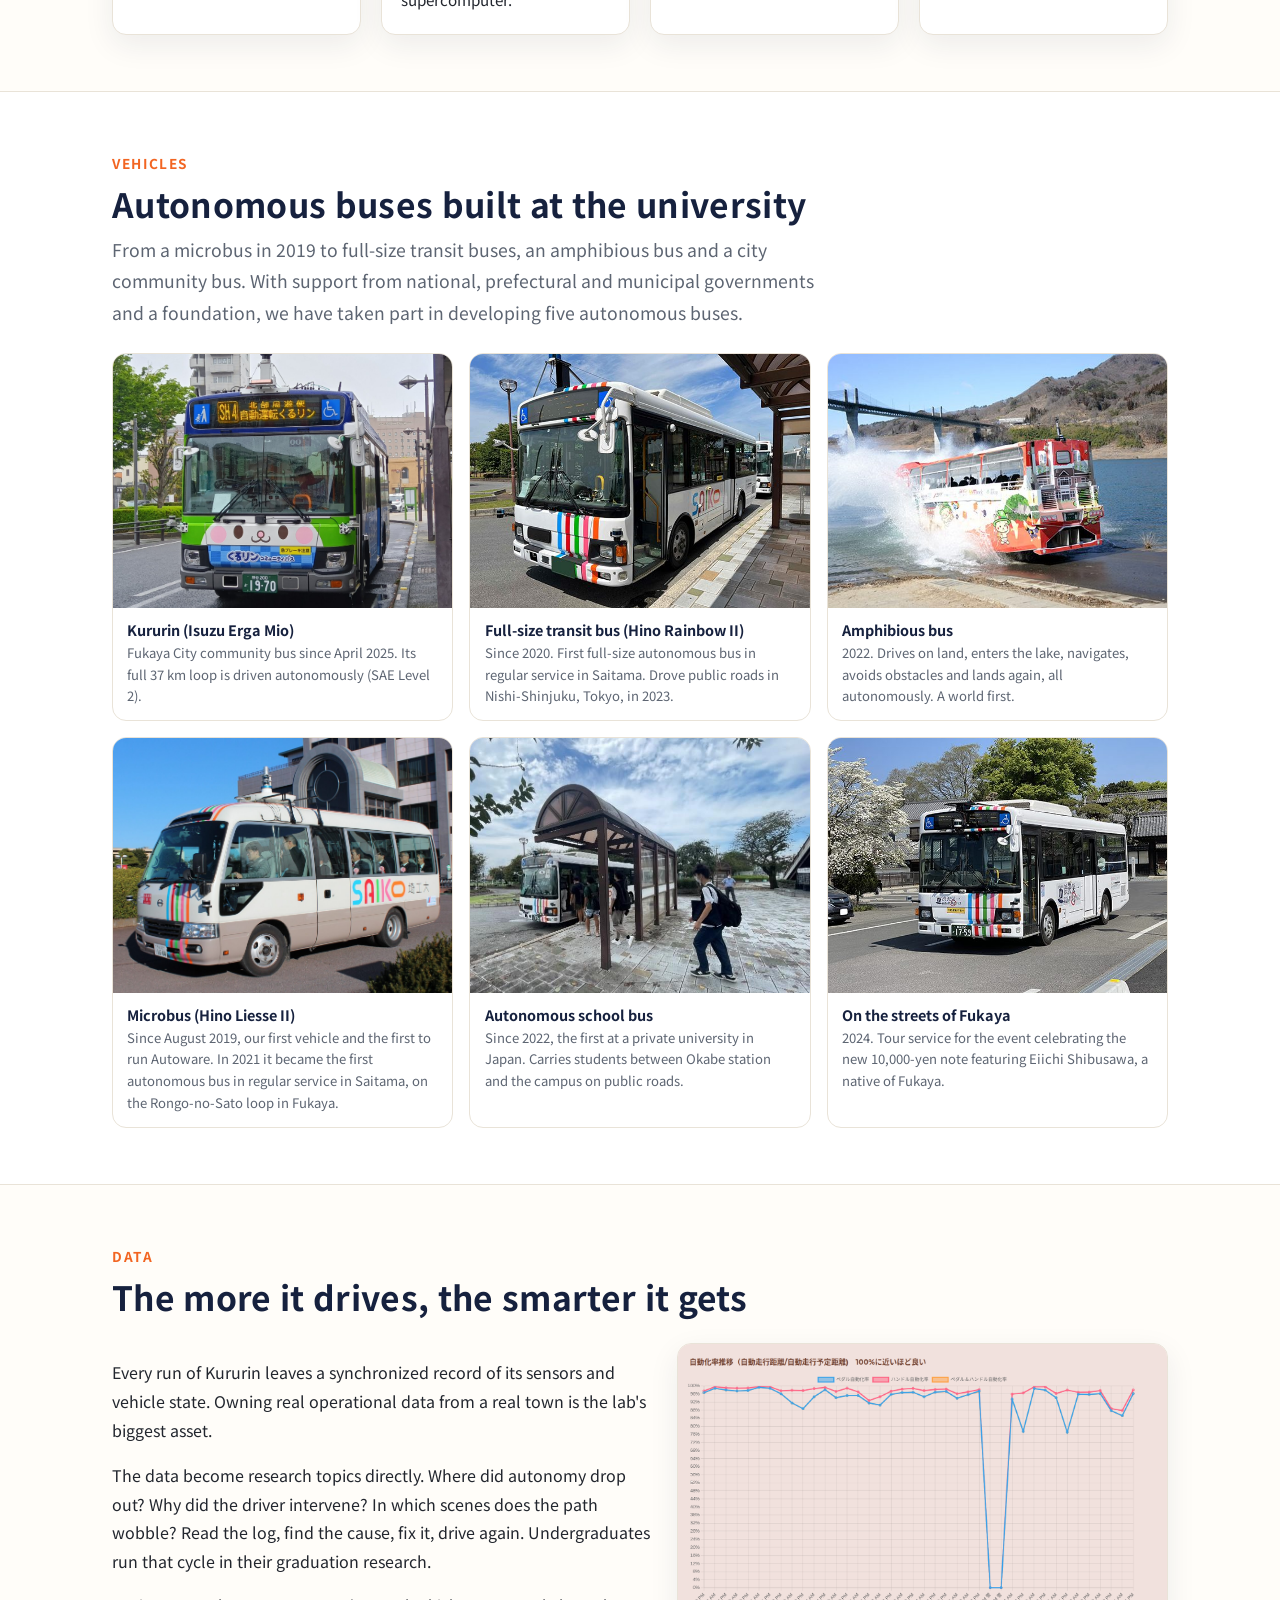
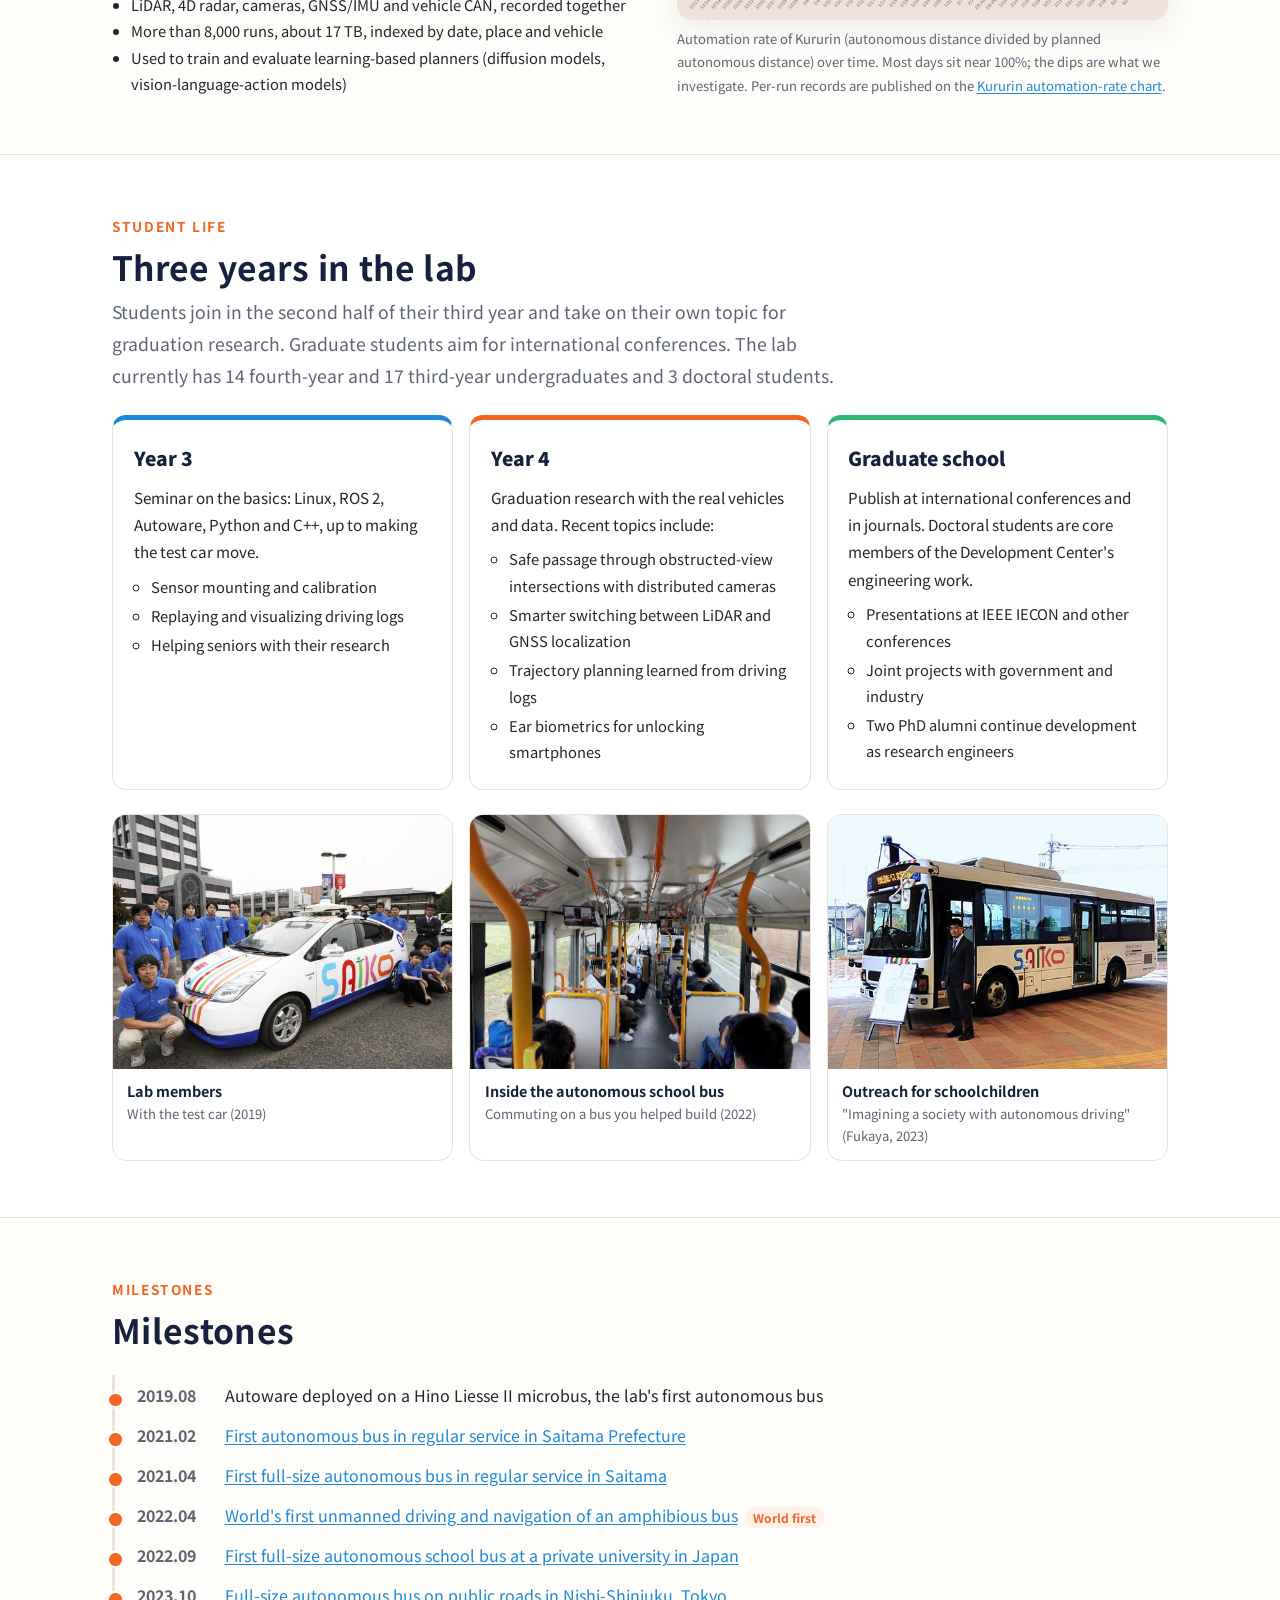
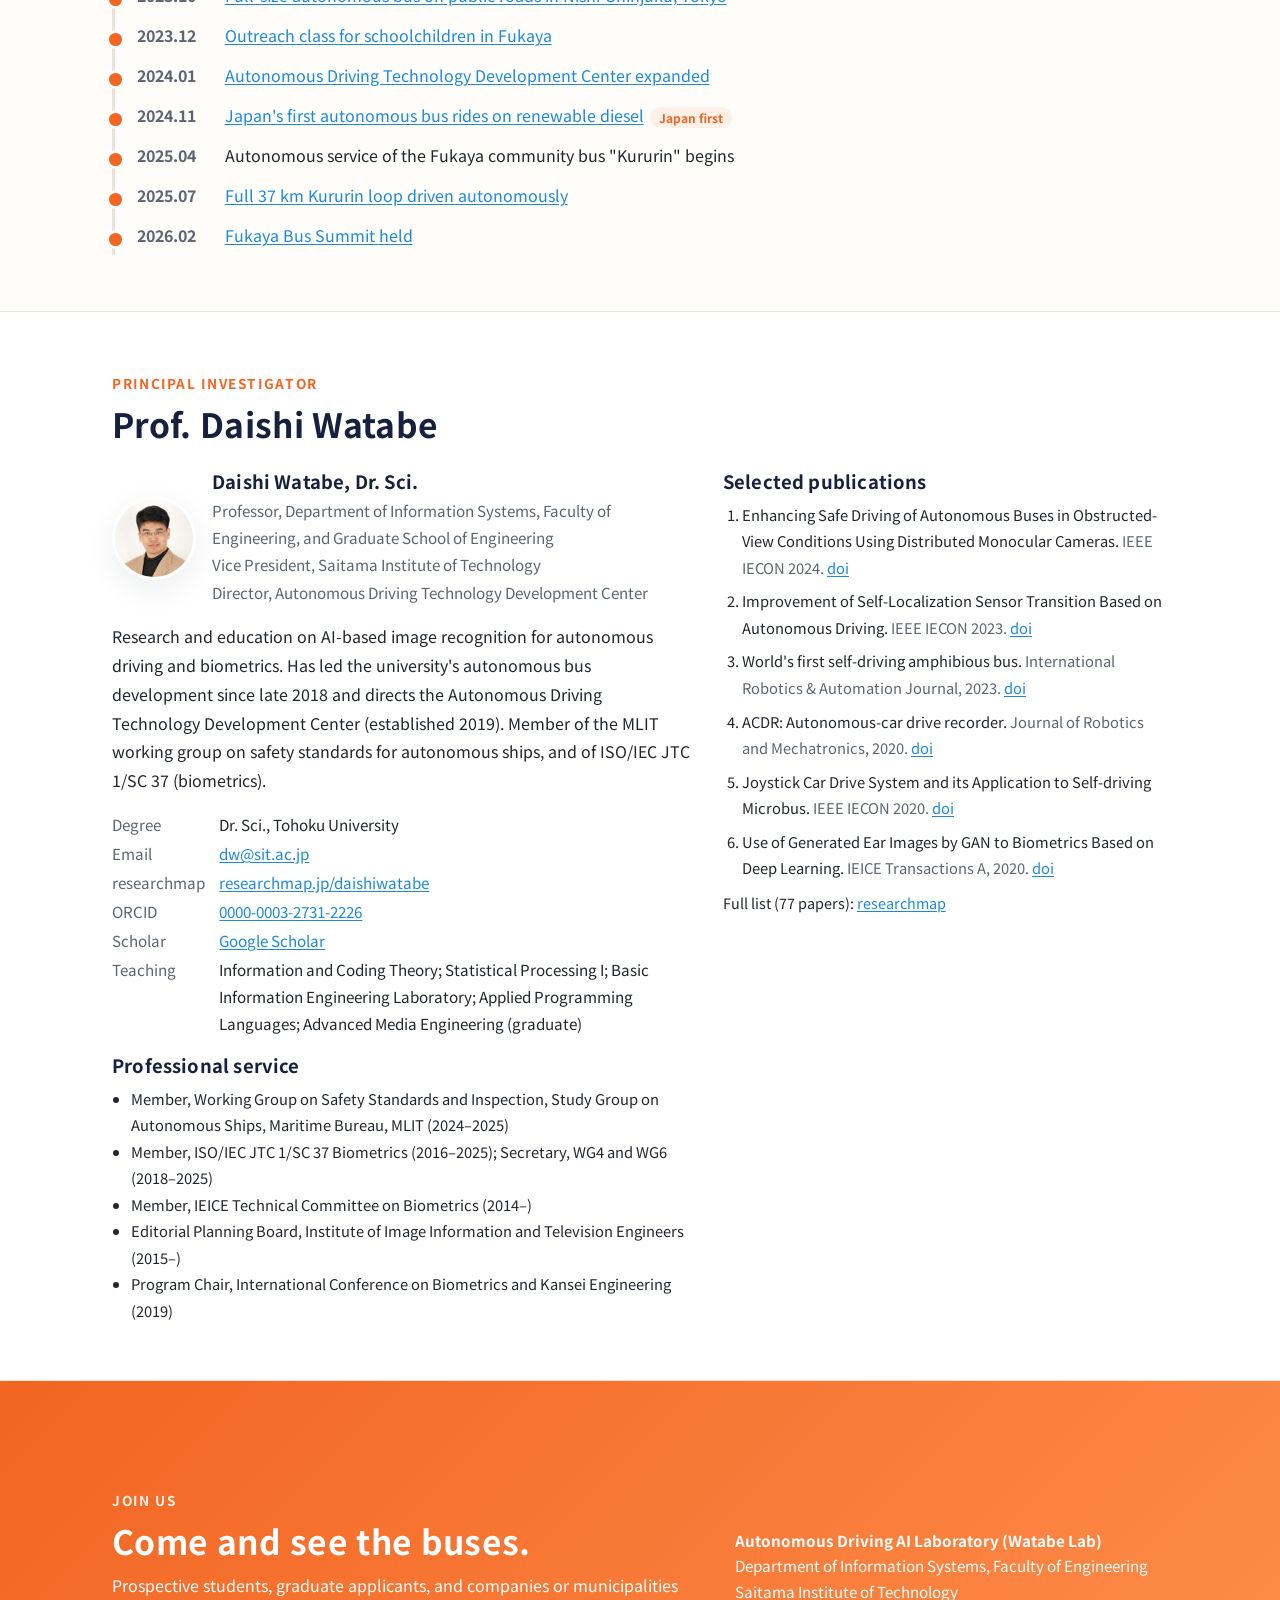
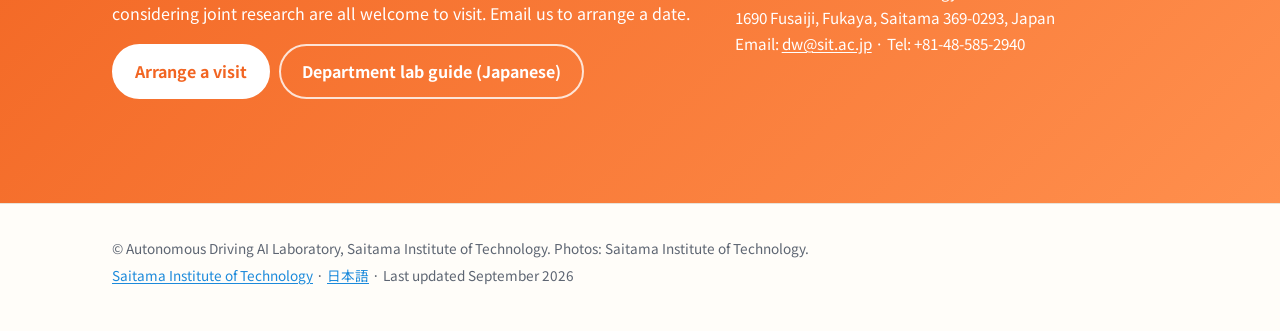
==== commit 468ed5a6: "車両一覧: リエッセⅡを追加し実験車(プリウス)を外す。自動化率グラフから kururin_chart_html へリンク Co-Authored-By: Claude Fable 5.1 <nore" ====
--- a/en.html
+++ b/en.html
@@ -93,9 +93,9 @@
       <li><figure><img src="img/kururin_2025.jpg" alt="Kururin community bus" loading="lazy"><figcaption><strong>Kururin (Isuzu Erga Mio)</strong><span>Fukaya City community bus since April 2025. Its full 37 km loop is driven autonomously (SAE Level 2).</span></figcaption></figure></li>
       <li><figure><img src="img/rainbow_shinjuku_2023.jpg" alt="Full-size autonomous bus in Nishi-Shinjuku, Tokyo" loading="lazy"><figcaption><strong>Full-size transit bus (Hino Rainbow II)</strong><span>Since 2020. First full-size autonomous bus in regular service in Saitama. Drove public roads in Nishi-Shinjuku, Tokyo, in 2023.</span></figcaption></figure></li>
       <li><figure><img src="img/amphibious_yanba_2022.jpg" alt="Amphibious bus entering Lake Yamba-Agatsuma" loading="lazy"><figcaption><strong>Amphibious bus</strong><span>2022. Drives on land, enters the lake, navigates, avoids obstacles and lands again, all autonomously. A world first.</span></figcaption></figure></li>
+      <li><figure><img src="img/riesse2_2019.jpg" alt="Hino Liesse II microbus in SAIKO colours" loading="lazy"><figcaption><strong>Microbus (Hino Liesse II)</strong><span>Since August 2019, our first vehicle and the first to run Autoware. In 2021 it became the first autonomous bus in regular service in Saitama, on the Rongo-no-Sato loop in Fukaya.</span></figcaption></figure></li>
       <li><figure><img src="img/schoolbus_stop_2022.jpg" alt="Students boarding the autonomous school bus" loading="lazy"><figcaption><strong>Autonomous school bus</strong><span>Since 2022, the first at a private university in Japan. Carries students between Okabe station and the campus on public roads.</span></figcaption></figure></li>
       <li><figure><img src="img/rainbow_sakura_2024.jpg" alt="Autonomous bus under cherry blossoms" loading="lazy"><figcaption><strong>On the streets of Fukaya</strong><span>2024. Tour service for the event celebrating the new 10,000-yen note featuring Eiichi Shibusawa, a native of Fukaya.</span></figcaption></figure></li>
-      <li><figure><img src="img/testcar_2019.jpg" alt="Test car in SAIKO colours" loading="lazy"><figcaption><strong>Test car</strong><span>2019. Students fit the sensors and try algorithms on campus and nearby roads. Every project starts here.</span></figcaption></figure></li>
     </ul>
   </div>
 </section>
@@ -115,8 +115,8 @@
         </ul>
       </div>
       <div>
-        <img src="img/automation_rate.png" alt="Automation rate of Kururin over time, close to 100% on most days" loading="lazy">
-        <p class="caption">Automation rate of Kururin (autonomous distance divided by planned autonomous distance) over time. Most days sit near 100%; the dips are what we investigate.</p>
+        <a href="https://saikocar.github.io/kururin_chart_html/"><img src="img/automation_rate.png" alt="Automation rate of Kururin over time, close to 100% on most days" loading="lazy"></a>
+        <p class="caption">Automation rate of Kururin (autonomous distance divided by planned autonomous distance) over time. Most days sit near 100%; the dips are what we investigate. Per-run records are published on the <a href="https://saikocar.github.io/kururin_chart_html/">Kururin automation-rate chart</a>.</p>
       </div>
     </div>
   </div>
